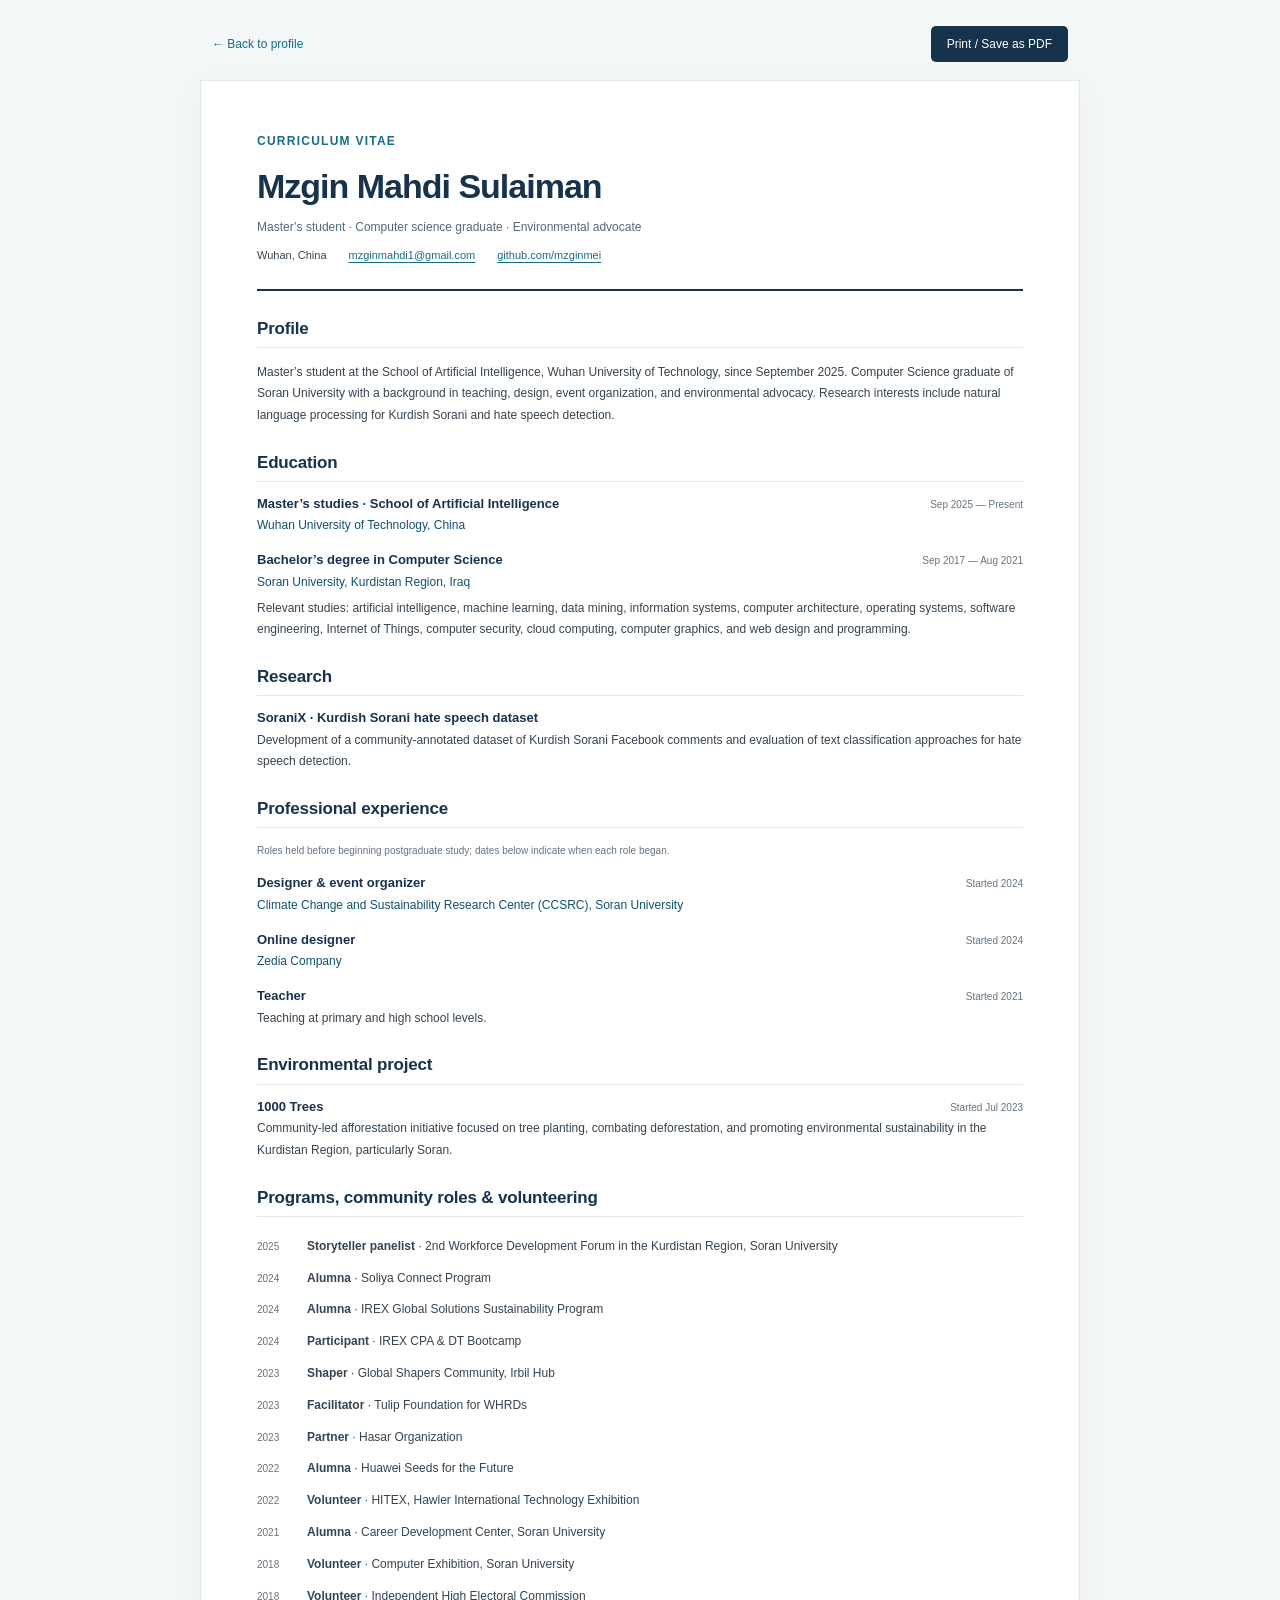
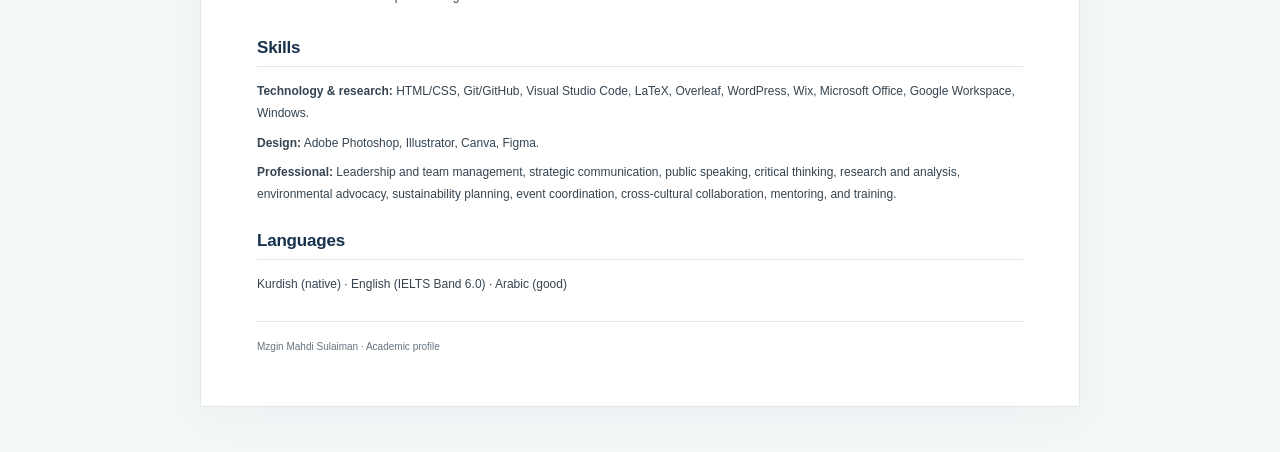
==== cv.html @ 45df34fd "Build responsive academic website and printable CV" ====
<!doctype html>
<html lang="en">
<head>
  <meta charset="utf-8"><meta name="viewport" content="width=device-width, initial-scale=1">
  <meta name="description" content="Curriculum vitae of Mzgin Mahdi Sulaiman, master’s student at Wuhan University of Technology.">
  <title>Curriculum Vitae | Mzgin Mahdi Sulaiman</title>
  <link rel="icon" href="assets/monogram.svg" type="image/svg+xml">
  <link rel="stylesheet" href="styles.css"><link rel="stylesheet" href="cv.css"><script src="script.js" defer></script>
</head>
<body class="cv-body">
  <a class="skip-link" href="#cv-content">Skip to CV</a>
  <div class="cv-toolbar"><a href="./">← Back to profile</a><button type="button" class="print-button" data-print>Print / Save as PDF</button></div>
  <main class="cv-sheet" id="cv-content">
    <header class="cv-header"><p class="small-label">Curriculum vitae</p><h1>Mzgin Mahdi Sulaiman</h1><p class="cv-subtitle">Master’s student · Computer science graduate · Environmental advocate</p><div class="cv-contact"><span>Wuhan, China</span><a href="mailto:mzginmahdi1@gmail.com">mzginmahdi1@gmail.com</a><a href="https://github.com/mzginmei">github.com/mzginmei</a></div></header>
    <section><h2>Profile</h2><p>Master’s student at the School of Artificial Intelligence, Wuhan University of Technology, since September 2025. Computer Science graduate of Soran University with a background in teaching, design, event organization, and environmental advocacy. Research interests include natural language processing for Kurdish Sorani and hate speech detection.</p></section>
    <section><h2>Education</h2><article><div class="cv-entry-title"><h3>Master’s studies · School of Artificial Intelligence</h3><span>Sep 2025 — Present</span></div><p class="institution">Wuhan University of Technology, China</p></article><article><div class="cv-entry-title"><h3>Bachelor’s degree in Computer Science</h3><span>Sep 2017 — Aug 2021</span></div><p class="institution">Soran University, Kurdistan Region, Iraq</p><p>Relevant studies: artificial intelligence, machine learning, data mining, information systems, computer architecture, operating systems, software engineering, Internet of Things, computer security, cloud computing, computer graphics, and web design and programming.</p></article></section>
    <section><h2>Research</h2><article><h3>SoraniX · Kurdish Sorani hate speech dataset</h3><p>Development of a community-annotated dataset of Kurdish Sorani Facebook comments and evaluation of text classification approaches for hate speech detection.</p></article></section>
    <section><h2>Professional experience</h2><p class="cv-note">Roles held before beginning postgraduate study; dates below indicate when each role began.</p><article><div class="cv-entry-title"><h3>Designer &amp; event organizer</h3><span>Started 2024</span></div><p class="institution">Climate Change and Sustainability Research Center (CCSRC), Soran University</p></article><article><div class="cv-entry-title"><h3>Online designer</h3><span>Started 2024</span></div><p class="institution">Zedia Company</p></article><article><div class="cv-entry-title"><h3>Teacher</h3><span>Started 2021</span></div><p>Teaching at primary and high school levels.</p></article></section>
    <section><h2>Environmental project</h2><article><div class="cv-entry-title"><h3>1000 Trees</h3><span>Started Jul 2023</span></div><p>Community-led afforestation initiative focused on tree planting, combating deforestation, and promoting environmental sustainability in the Kurdistan Region, particularly Soran.</p></article></section>
    <section id="programs"><h2>Programs, community roles &amp; volunteering</h2><ul class="cv-programs">
      <li><span>2025</span><div><strong>Storyteller panelist</strong> · 2nd Workforce Development Forum in the Kurdistan Region, Soran University</div></li>
      <li><span>2024</span><div><strong>Alumna</strong> · Soliya Connect Program</div></li>
      <li><span>2024</span><div><strong>Alumna</strong> · IREX Global Solutions Sustainability Program</div></li>
      <li><span>2024</span><div><strong>Participant</strong> · IREX CPA &amp; DT Bootcamp</div></li>
      <li><span>2023</span><div><strong>Shaper</strong> · Global Shapers Community, Irbil Hub</div></li>
      <li><span>2023</span><div><strong>Facilitator</strong> · Tulip Foundation for WHRDs</div></li>
      <li><span>2023</span><div><strong>Partner</strong> · Hasar Organization</div></li>
      <li><span>2022</span><div><strong>Alumna</strong> · Huawei Seeds for the Future</div></li>
      <li><span>2022</span><div><strong>Volunteer</strong> · HITEX, Hawler International Technology Exhibition</div></li>
      <li><span>2021</span><div><strong>Alumna</strong> · Career Development Center, Soran University</div></li>
      <li><span>2018</span><div><strong>Volunteer</strong> · Computer Exhibition, Soran University</div></li>
      <li><span>2018</span><div><strong>Volunteer</strong> · Independent High Electoral Commission</div></li>
    </ul></section>
    <section><h2>Skills</h2><p><strong>Technology &amp; research:</strong> HTML/CSS, Git/GitHub, Visual Studio Code, LaTeX, Overleaf, WordPress, Wix, Microsoft Office, Google Workspace, Windows.</p><p><strong>Design:</strong> Adobe Photoshop, Illustrator, Canva, Figma.</p><p><strong>Professional:</strong> Leadership and team management, strategic communication, public speaking, critical thinking, research and analysis, environmental advocacy, sustainability planning, event coordination, cross-cultural collaboration, mentoring, and training.</p></section>
    <section><h2>Languages</h2><p>Kurdish (native) · English (IELTS Band 6.0) · Arabic (good)</p></section>
    <footer class="cv-footer">Mzgin Mahdi Sulaiman · Academic profile</footer>
  </main>
</body>
</html>
---- styles.css ----
:root{--ink:#17324d;--text:#354450;--muted:#657481;--teal:#176b87;--teal-dark:#0f526b;--line:#dfe8eb;--soft:#f3f7f8;--green:#366450;--sans:-apple-system,BlinkMacSystemFont,"Segoe UI",Roboto,Helvetica,Arial,sans-serif}
*{box-sizing:border-box}html{scroll-behavior:smooth;scroll-padding-top:100px}body{margin:0;background:#fff;color:var(--text);font-family:var(--sans);font-size:16px;line-height:1.75;-webkit-font-smoothing:antialiased}a{color:var(--teal);text-decoration-thickness:1px;text-underline-offset:3px}a:hover{color:var(--teal-dark)}button,a{-webkit-tap-highlight-color:transparent}a:focus-visible,button:focus-visible{outline:3px solid #b47c24;outline-offset:5px}h1,h2,h3,p{margin-top:0}h1,h2,h3{color:var(--ink);line-height:1.3}p{margin-bottom:1rem}h3{font-size:18px}.skip-link{position:fixed;top:-100px;left:16px;background:var(--ink);color:#fff;padding:10px 16px;z-index:100}.skip-link:focus{top:10px}.masthead{border-bottom:1px solid var(--line);background:rgba(255,255,255,.98);position:sticky;top:0;z-index:10}.header-inner{max-width:1220px;min-height:82px;margin:auto;padding:0 36px;display:flex;align-items:center;justify-content:space-between;gap:30px}.site-title{color:var(--ink);font-weight:750;font-size:21px;letter-spacing:-.5px;text-decoration:none;white-space:nowrap}.site-title-dot{color:var(--teal)}.site-nav{display:flex;gap:27px;align-items:center}.site-nav a{font-size:14px;font-weight:600;text-decoration:none;color:#586775;position:relative;padding:28px 0}.site-nav a:hover,.site-nav a[aria-current]{color:var(--teal)}.site-nav a[aria-current]:after{content:"";position:absolute;height:2px;background:var(--teal);left:0;right:0;bottom:17px}.site-nav .nav-cv{color:var(--ink)}.menu-toggle{display:none}
.page-layout{max-width:1220px;margin:0 auto;display:grid;grid-template-columns:224px minmax(0,1fr);gap:64px;padding:48px 36px 0}.profile{align-self:start;position:sticky;top:122px;font-size:14px}.profile-image{display:block;width:160px;height:160px;margin:0 0 22px;border-radius:50%}.profile-name{font-size:24px;letter-spacing:-.5px;margin:0 0 12px;line-height:1.25}.profile-role{color:#526271;line-height:1.65;margin:0 0 5px}.profile-university{line-height:1.55;margin-bottom:18px}.profile-university a{text-decoration:none;color:var(--teal-dark)}.profile-description{font-size:13px;color:var(--muted);line-height:1.65;margin-bottom:22px}.profile-links{list-style:none;padding:0;margin:0;display:grid;gap:10px;font-size:12.5px}.profile-links li{display:flex;align-items:center;gap:10px;line-height:1.7}.profile-links a{color:#4a5e6c;text-decoration:none}.profile-links a:hover{text-decoration:underline;color:var(--teal)}.profile-links svg{flex:none;width:15px;height:15px;fill:none;stroke:#7a909c;stroke-width:1.6;stroke-linecap:round;stroke-linejoin:round}.sidebar-note{font-size:11px;line-height:1.7;color:var(--muted);border-top:1px solid var(--line);margin-top:25px;padding-top:18px;display:flex;align-items:flex-start;gap:8px}.status-dot{width:6px;height:6px;border-radius:50%;background:#4f806e;flex:none;margin-top:6px}main{min-width:0}main:focus{outline:none}
.hero{background:linear-gradient(125deg,#17324d 5%,#155872 75%,#176b80);color:#fff;border-radius:18px;padding:40px 42px 27px;margin-bottom:39px;box-shadow:0 12px 32px rgba(23,50,77,.1)}.eyebrow{text-transform:uppercase;font-weight:600;font-size:11px;letter-spacing:1.7px;line-height:1.7;margin-bottom:21px;color:#bfe0e8}.eyebrow a{color:inherit;text-decoration:none}.hero h1{color:#fff;font-size:clamp(34px,3.7vw,48px);font-weight:720;letter-spacing:-1.5px;line-height:1.08;margin-bottom:22px}.hero-role{font-size:15px;font-weight:600;margin-bottom:4px}.hero-school{font-size:14px;color:#cce5ec;margin-bottom:0}.hero-school a{color:inherit;text-decoration:none}.hero-school a:hover,.eyebrow a:hover{text-decoration:underline}.hero-actions{display:flex;flex-wrap:wrap;gap:11px;margin-top:26px}.button{display:inline-flex;gap:21px;align-items:center;justify-content:center;min-height:42px;border-radius:5px;font-size:12px;line-height:1.4;font-weight:650;text-decoration:none;padding:12px 17px}.button-light{color:var(--ink);background:#fff}.button-light:hover{background:#eef5f7}.button-outline{color:#fff;border:1px solid #86b0bf}.button-outline:hover{color:#fff;background:rgba(255,255,255,.1)}.hero-footnote{font-size:10px;letter-spacing:.7px;color:#c0dbe4;margin:28px 0 0;border-top:1px solid rgba(255,255,255,.18);padding-top:15px}
.content-section{margin-bottom:45px;scroll-margin-top:100px}.section-heading{display:flex;align-items:center;justify-content:space-between;border-bottom:1px solid var(--line);padding-bottom:12px;margin-bottom:22px}.section-heading h2{margin:0;font-size:25px;letter-spacing:-.6px;font-weight:650}.section-number{font-size:11px;letter-spacing:1px;color:#718690}.content-section p{font-size:15px;line-height:1.85}.content-section strong{font-weight:650}.interest-grid{display:grid;grid-template-columns:1fr 1fr;gap:27px;margin-bottom:25px}.interest{border-left:2px solid #abcbd5;padding:1px 0 0 17px}.small-label{font-size:10px;text-transform:uppercase;letter-spacing:1.25px;font-weight:700;color:var(--teal);line-height:1.5}.interest h3{font-size:17px;margin:9px 0 8px;line-height:1.4}.interest p{font-size:13px;line-height:1.7;margin:0;color:#627381}.featured-project{padding:25px 28px;border:1px solid #d5e3e8;background:#f6f9fa;border-radius:8px;scroll-margin-top:108px}.project-kicker{display:flex;justify-content:space-between;align-items:center;gap:12px;margin-bottom:12px}.tag{font-size:10px;color:#58727f;border:1px solid #d5e3e8;border-radius:3px;padding:2px 7px}.featured-project h3{font-size:29px;letter-spacing:-.7px;margin-bottom:3px}.featured-project .project-subtitle{font-size:14px;color:var(--teal-dark);font-weight:600;margin-bottom:13px}.featured-project>p{font-size:14px}.project-topics{display:flex;flex-wrap:wrap;gap:6px 18px;font-size:10px;color:#647c87;margin-top:19px}.project-topics span:before{content:"·";margin-right:6px;color:var(--teal)}
.timeline{display:grid;gap:29px}.timeline-entry{display:grid;grid-template-columns:155px 1fr;gap:22px}.timeline-date{font-size:11px;color:var(--muted);line-height:1.65;padding-top:4px}.current-label{display:block;width:max-content;margin-top:7px;padding:1px 7px;background:#eaf3f0;color:#396657;border-radius:3px;font-size:9px;text-transform:uppercase;letter-spacing:.7px}.timeline-entry h3{font-size:17px;margin-bottom:4px}.timeline-entry p{font-size:13px;margin-bottom:4px;line-height:1.7}.institution{color:var(--teal-dark);font-weight:500}.section-intro{color:var(--muted);margin-top:-7px}.content-section .section-intro{font-size:13px}.experience-list article{padding:17px 0;border-bottom:1px solid var(--line)}.experience-list article:first-child{padding-top:0}.experience-list article:last-child{border-bottom:0;padding-bottom:0}.entry-top{display:flex;justify-content:space-between;align-items:baseline;gap:15px}.entry-top h3{font-size:17px;margin-bottom:5px}.entry-top>span{font-size:10px;color:var(--muted);white-space:nowrap}.experience-list p{font-size:13px;line-height:1.75;margin-bottom:4px}
.trees-project{padding:25px 28px;background:#f2f6f2;border:1px solid #dce8dc;border-radius:8px;scroll-margin-top:108px}.trees-heading{display:flex;justify-content:space-between;gap:12px;align-items:center;margin-bottom:13px}.trees-heading .small-label{color:var(--green)}.project-date{font-size:10px;color:#667b6e}.trees-project h3{font-size:28px;color:#2b5142;letter-spacing:-.6px;margin-bottom:13px}.trees-project p{font-size:14px}.trees-project .trees-note{font-size:12px;color:#5b7768;border-top:1px solid #dce8dc;margin:17px 0 0;padding-top:13px}.subheading{font-size:17px;margin:27px 0 16px}.program-list{list-style:none;padding:0;margin:0 0 20px}.program-list li{display:grid;grid-template-columns:50px 1fr;gap:15px;padding:12px 0;border-bottom:1px solid #edf1f2}.program-year{font-size:11px;color:var(--muted);padding-top:2px}.program-list strong{color:var(--ink);font-size:13px}.program-list p{font-size:12px;line-height:1.7;color:#627381;margin:2px 0 0}.text-link{font-size:12px;font-weight:600;text-decoration:none}.text-link:hover{text-decoration:underline}.skills-list{margin:0}.skills-list>div{display:grid;grid-template-columns:178px 1fr;gap:20px;padding:12px 0;border-bottom:1px solid #edf1f2;font-size:13px;line-height:1.8}.skills-list>div:first-child{padding-top:0}.skills-list>div:last-child{border:0}.skills-list dt{font-size:12px;color:var(--ink);font-weight:600}.skills-list dd{margin:0;color:#627381}.contact-section{background:#f3f7f8;border-top:3px solid #176b87;padding:28px 30px 30px;margin-top:51px;border-radius:0 0 7px 7px}.contact-section .small-label{margin-bottom:7px}.contact-section h2{font-size:29px;letter-spacing:-.8px;margin-bottom:9px}.contact-section p:not(.small-label){font-size:13px;color:#60727f;margin-bottom:13px}.contact-email{font-size:16px;font-weight:600;text-decoration:none;overflow-wrap:anywhere}.contact-email span{margin-left:10px}.contact-email:hover{text-decoration:underline}.page-footer{display:flex;justify-content:space-between;gap:20px;font-size:10px;color:#75848e;padding:28px 0 32px}.page-footer p{margin:0}.page-footer a{color:inherit;text-decoration:none}
@media(min-width:1440px){.page-layout,.header-inner{max-width:1280px}.page-layout{gap:76px;grid-template-columns:236px minmax(0,1fr)}}
@media(max-width:1050px){.site-nav{gap:18px}.header-inner{padding:0 26px;gap:24px}.site-nav a{font-size:12px}.site-title{font-size:19px}.page-layout{grid-template-columns:195px minmax(0,1fr);gap:35px;padding:38px 26px 0}.hero{padding:32px 30px 24px}.hero-role{font-size:13px}.profile-name{font-size:22px}.profile-links{font-size:11px}.timeline-entry{grid-template-columns:135px 1fr;gap:18px}.skills-list>div{grid-template-columns:145px 1fr;gap:15px}}
@media(max-width:780px){html{scroll-padding-top:80px}.header-inner{min-height:66px;padding:0 21px;flex-wrap:wrap;gap:0}.menu-toggle{display:flex;align-items:center;gap:10px;background:none;border:1px solid #dce5e8;border-radius:4px;color:var(--ink);padding:7px 10px;font-family:inherit;font-size:12px;cursor:pointer}.site-nav{display:flex;flex-basis:100%;flex-wrap:wrap;gap:5px 21px;padding:6px 0 16px}.js .site-nav{display:none}.js .site-nav.is-open{display:flex}.site-nav a{padding:6px 0;font-size:13px}.site-nav a[aria-current]:after{bottom:0}.page-layout{display:block;padding:27px 21px 0}.profile{position:static;display:grid;grid-template-columns:84px 1fr;column-gap:18px;margin-bottom:28px}.profile-image{grid-column:1;grid-row:1/4;width:84px;height:84px;margin:0}.profile-name{font-size:21px;grid-column:2;margin-bottom:4px}.profile-name br{display:none}.profile-role{grid-column:2;font-size:12px;margin:0;line-height:1.6}.profile-role br{display:none}.profile-role br:after{content:" "}.profile-university{grid-column:2;font-size:12px;margin:3px 0 0}.profile-description,.sidebar-note{display:none}.profile-links{display:flex;flex-wrap:wrap;gap:9px 18px;grid-column:1/-1;margin-top:18px;font-size:11px}.profile-links li:nth-child(2){display:none}.profile-links svg{width:13px;height:13px}.hero{padding:29px 26px 23px;border-radius:12px;margin-bottom:33px}.hero h1{font-size:39px}.hero-role{font-size:13px}.hero-school{font-size:12px}.eyebrow{font-size:9px;letter-spacing:1.2px}.hero-footnote{font-size:9px}.section-heading h2{font-size:23px}.content-section{margin-bottom:35px;scroll-margin-top:85px}.content-section p{font-size:14px}.interest p,.timeline-entry p,.experience-list p{font-size:13px}.section-heading{margin-bottom:19px}.skills-list>div{grid-template-columns:150px 1fr;font-size:12px}.page-footer{font-size:9px}.featured-project,.trees-project{padding:22px}.content-section .program-list p{font-size:12px}.contact-section{padding:24px}.contact-section h2{font-size:27px}}
@media(max-width:480px){.site-title{font-size:18px}.hero h1{font-size:36px}.hero-role{font-size:12px}.hero-school{font-size:12px}.hero-actions{gap:8px}.button{padding:11px 12px;font-size:11px;gap:14px}.interest-grid{grid-template-columns:1fr;gap:21px}.timeline-entry{grid-template-columns:1fr;gap:7px}.timeline-date{display:flex;align-items:center;gap:9px;padding:0}.current-label{margin:0}.entry-top{display:block}.entry-top>span{display:block;margin-bottom:5px}.trees-heading,.project-kicker{flex-wrap:wrap}.skills-list>div{grid-template-columns:1fr;gap:3px}.section-heading h2{font-size:21px}.profile-links{gap:7px 14px}.contact-email{font-size:14px}.page-footer{flex-wrap:wrap;gap:8px}.program-list li{grid-template-columns:39px 1fr;gap:10px}}
@media(prefers-reduced-motion:reduce){html{scroll-behavior:auto}}
@media print{.masthead,.profile,.hero-actions,.page-footer,.skip-link{display:none}.page-layout{display:block;padding:0}.hero{background:none;box-shadow:none;color:#000;padding:0;margin:0 0 25px}.hero h1,.hero a,.hero-role,.hero-footnote{color:#000}.hero h1{font-size:32px}.hero h1 br{display:none}.content-section{break-inside:avoid}.contact-section{background:none}body{font-size:11pt}a{color:#000}}

.link-icon{width:13px;height:13px;display:inline-block;vertical-align:middle;fill:none;stroke:currentColor;stroke-width:1.5;stroke-linecap:round;stroke-linejoin:round}.contact-email .link-icon{margin-left:8px}

.content-section,.featured-project,.trees-project{scroll-margin-top:0}
---- cv.css ----
.cv-body{background:#f4f7f8;font-size:14px}.cv-toolbar{max-width:880px;margin:26px auto 18px;padding:0 12px;display:flex;align-items:center;justify-content:space-between;gap:15px;font-size:12px}.cv-toolbar a{text-decoration:none}.print-button{background:var(--ink);color:#fff;border:0;padding:11px 16px;border-radius:5px;font-family:inherit;font-size:12px;cursor:pointer}.print-button:hover{background:var(--teal-dark)}.cv-sheet{background:#fff;max-width:880px;margin:0 auto 45px;padding:50px 56px;border:1px solid var(--line);box-shadow:0 10px 40px #17324d08}.cv-header{padding-bottom:23px;border-bottom:2px solid var(--ink);margin-bottom:27px}.cv-header .small-label{margin-bottom:11px}.cv-header h1{font-size:34px;letter-spacing:-1px;margin-bottom:9px}.cv-subtitle{font-size:13px;color:#546977;margin-bottom:14px}.cv-contact{display:flex;gap:5px 22px;flex-wrap:wrap;font-size:11px}.cv-sheet section{margin:25px 0}.cv-sheet h2{font-size:17px;border-bottom:1px solid var(--line);padding-bottom:7px;margin-bottom:14px;letter-spacing:-.2px}.cv-sheet h3{font-size:13px;margin:0 0 3px}.cv-sheet p{font-size:12px;line-height:1.8;margin-bottom:8px}.cv-sheet article{margin-bottom:15px}.cv-sheet .institution{font-size:12px;margin-bottom:4px}.cv-entry-title{display:flex;justify-content:space-between;align-items:baseline;gap:20px}.cv-entry-title>span{flex:none;font-size:10px;color:var(--muted)}.cv-sheet .cv-note{font-size:10px;color:var(--muted);margin-bottom:15px}.cv-programs{list-style:none;padding:0;margin:0;font-size:12px;line-height:1.65}.cv-programs li{display:grid;grid-template-columns:38px 1fr;gap:12px;padding:6px 0}.cv-programs li>span{font-size:10px;color:var(--muted);padding-top:2px}.cv-programs strong{font-weight:600}.cv-footer{border-top:1px solid var(--line);padding-top:16px;font-size:10px;color:var(--muted)}
@media(max-width:650px){.cv-toolbar{margin:17px auto;padding:0 18px}.cv-sheet{padding:30px 22px;border-left:0;border-right:0;margin-bottom:0}.cv-header h1{font-size:29px}.cv-entry-title{display:block}.cv-entry-title>span{display:block;margin-bottom:5px}.cv-contact{display:grid;gap:4px}}
@page{size:A4;margin:15mm}
@media print{.cv-body{background:#fff}.cv-toolbar{display:none}.cv-sheet{border:0;box-shadow:none;margin:0;padding:0;max-width:none}.cv-header{margin-bottom:15px;padding-bottom:14px}.cv-header h1{font-size:25px}.cv-sheet section{margin:17px 0;break-inside:auto}.cv-sheet h2{font-size:14px;break-after:avoid;margin-bottom:8px}.cv-sheet p,.cv-programs{font-size:10px;line-height:1.55}.cv-sheet h3{font-size:11px}.cv-sheet article,.cv-programs li{break-inside:avoid}.cv-entry-title{display:flex}.cv-entry-title>span{font-size:9px}.cv-programs li{padding:3px 0}.cv-header .small-label{font-size:8px}.cv-sheet a{text-decoration:none}.cv-footer{font-size:8px}}
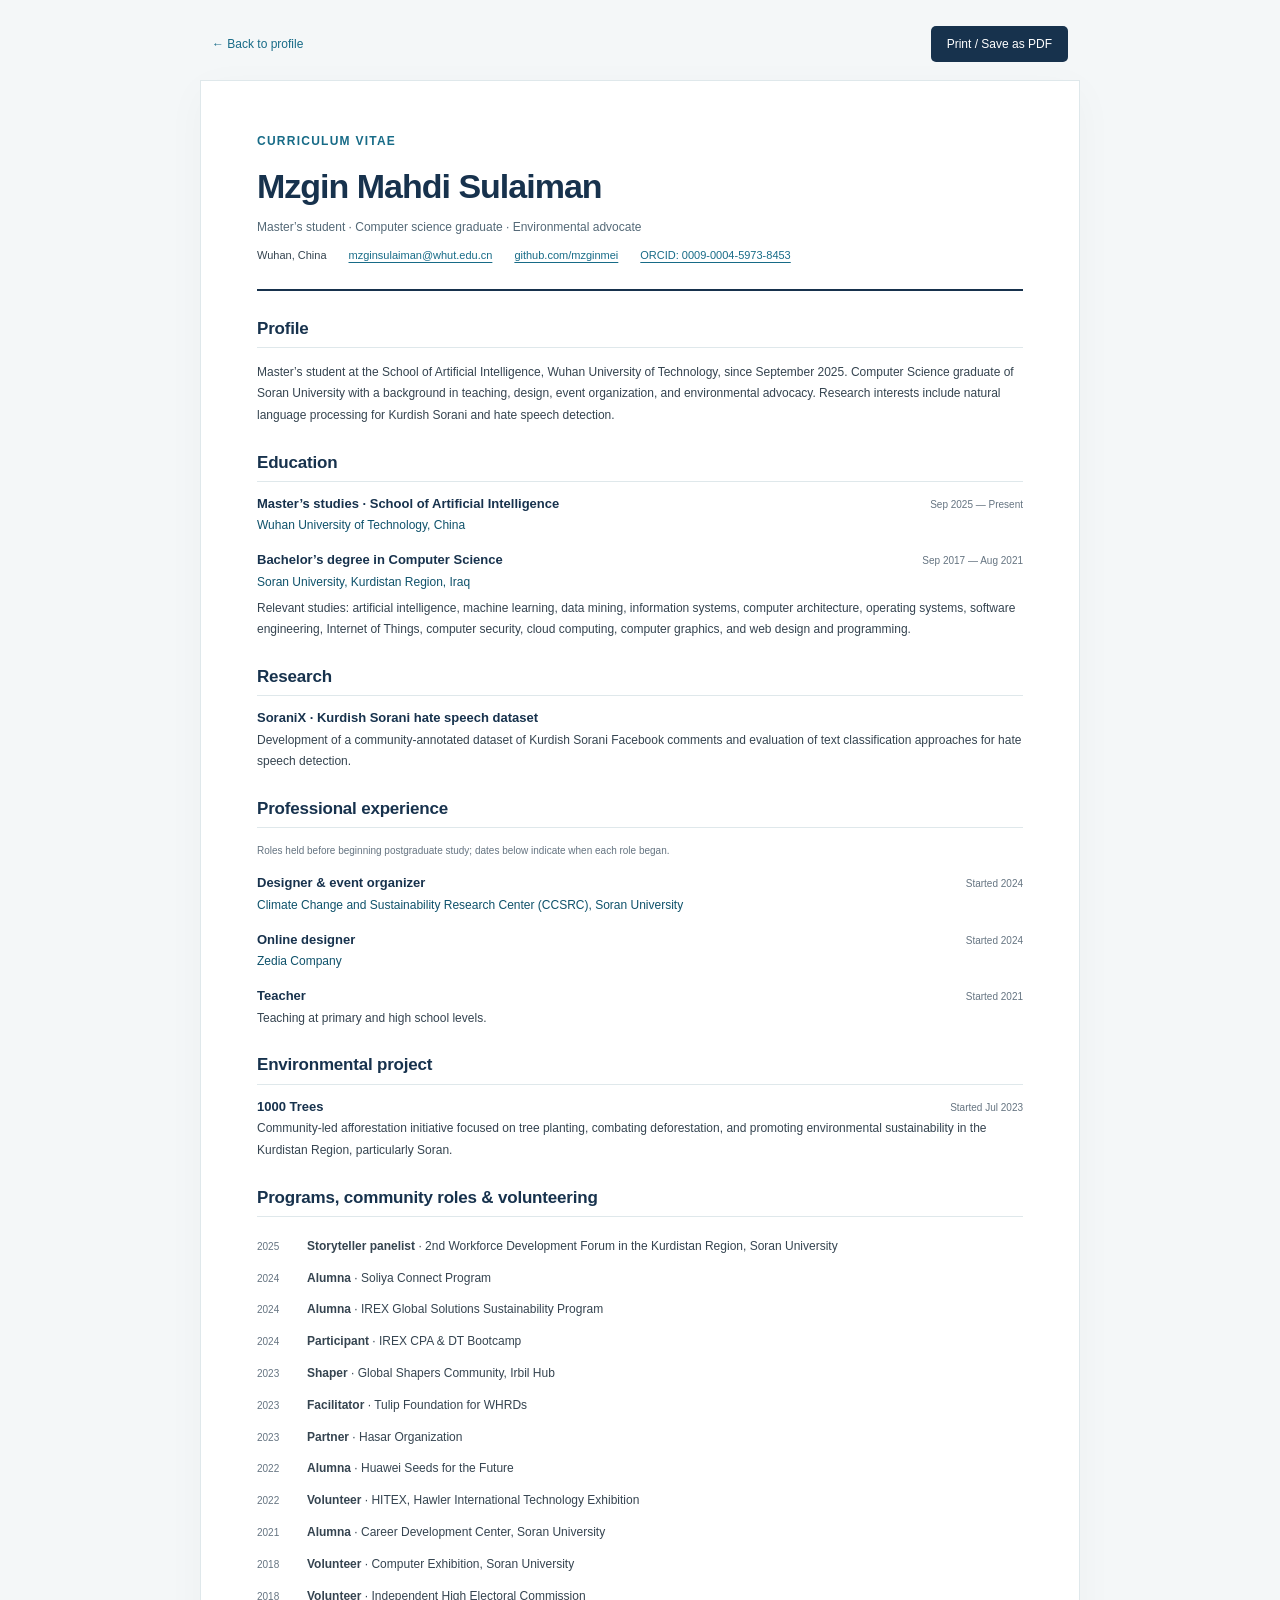
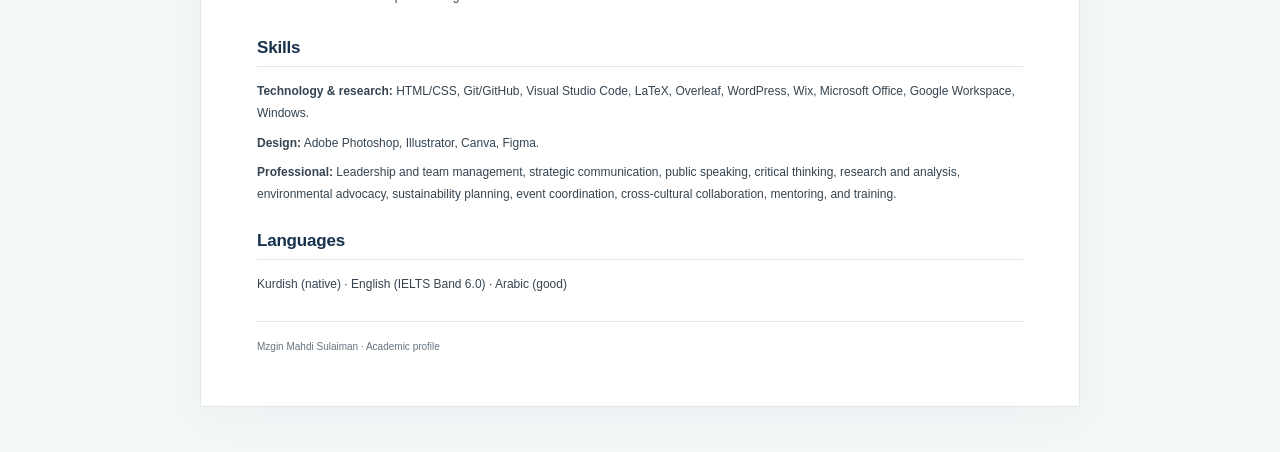
==== commit 6551c47f: "Add ORCID and university email to academic profile and CV" ====
--- a/cv.html
+++ b/cv.html
@@ -11,7 +11,7 @@
   <a class="skip-link" href="#cv-content">Skip to CV</a>
   <div class="cv-toolbar"><a href="./">← Back to profile</a><button type="button" class="print-button" data-print>Print / Save as PDF</button></div>
   <main class="cv-sheet" id="cv-content">
-    <header class="cv-header"><p class="small-label">Curriculum vitae</p><h1>Mzgin Mahdi Sulaiman</h1><p class="cv-subtitle">Master’s student · Computer science graduate · Environmental advocate</p><div class="cv-contact"><span>Wuhan, China</span><a href="mailto:mzginmahdi1@gmail.com">mzginmahdi1@gmail.com</a><a href="https://github.com/mzginmei">github.com/mzginmei</a></div></header>
+    <header class="cv-header"><p class="small-label">Curriculum vitae</p><h1>Mzgin Mahdi Sulaiman</h1><p class="cv-subtitle">Master’s student · Computer science graduate · Environmental advocate</p><div class="cv-contact"><span>Wuhan, China</span><a href="mailto:mzginsulaiman@whut.edu.cn">mzginsulaiman@whut.edu.cn</a><a href="https://github.com/mzginmei">github.com/mzginmei</a><a href="https://orcid.org/0009-0004-5973-8453">ORCID: 0009-0004-5973-8453</a></div></header>
     <section><h2>Profile</h2><p>Master’s student at the School of Artificial Intelligence, Wuhan University of Technology, since September 2025. Computer Science graduate of Soran University with a background in teaching, design, event organization, and environmental advocacy. Research interests include natural language processing for Kurdish Sorani and hate speech detection.</p></section>
     <section><h2>Education</h2><article><div class="cv-entry-title"><h3>Master’s studies · School of Artificial Intelligence</h3><span>Sep 2025 — Present</span></div><p class="institution">Wuhan University of Technology, China</p></article><article><div class="cv-entry-title"><h3>Bachelor’s degree in Computer Science</h3><span>Sep 2017 — Aug 2021</span></div><p class="institution">Soran University, Kurdistan Region, Iraq</p><p>Relevant studies: artificial intelligence, machine learning, data mining, information systems, computer architecture, operating systems, software engineering, Internet of Things, computer security, cloud computing, computer graphics, and web design and programming.</p></article></section>
     <section><h2>Research</h2><article><h3>SoraniX · Kurdish Sorani hate speech dataset</h3><p>Development of a community-annotated dataset of Kurdish Sorani Facebook comments and evaluation of text classification approaches for hate speech detection.</p></article></section>
--- a/styles.css
+++ b/styles.css
@@ -1,6 +1,6 @@
 :root{--ink:#17324d;--text:#354450;--muted:#657481;--teal:#176b87;--teal-dark:#0f526b;--line:#dfe8eb;--soft:#f3f7f8;--green:#366450;--sans:-apple-system,BlinkMacSystemFont,"Segoe UI",Roboto,Helvetica,Arial,sans-serif}
 *{box-sizing:border-box}html{scroll-behavior:smooth;scroll-padding-top:100px}body{margin:0;background:#fff;color:var(--text);font-family:var(--sans);font-size:16px;line-height:1.75;-webkit-font-smoothing:antialiased}a{color:var(--teal);text-decoration-thickness:1px;text-underline-offset:3px}a:hover{color:var(--teal-dark)}button,a{-webkit-tap-highlight-color:transparent}a:focus-visible,button:focus-visible{outline:3px solid #b47c24;outline-offset:5px}h1,h2,h3,p{margin-top:0}h1,h2,h3{color:var(--ink);line-height:1.3}p{margin-bottom:1rem}h3{font-size:18px}.skip-link{position:fixed;top:-100px;left:16px;background:var(--ink);color:#fff;padding:10px 16px;z-index:100}.skip-link:focus{top:10px}.masthead{border-bottom:1px solid var(--line);background:rgba(255,255,255,.98);position:sticky;top:0;z-index:10}.header-inner{max-width:1220px;min-height:82px;margin:auto;padding:0 36px;display:flex;align-items:center;justify-content:space-between;gap:30px}.site-title{color:var(--ink);font-weight:750;font-size:21px;letter-spacing:-.5px;text-decoration:none;white-space:nowrap}.site-title-dot{color:var(--teal)}.site-nav{display:flex;gap:27px;align-items:center}.site-nav a{font-size:14px;font-weight:600;text-decoration:none;color:#586775;position:relative;padding:28px 0}.site-nav a:hover,.site-nav a[aria-current]{color:var(--teal)}.site-nav a[aria-current]:after{content:"";position:absolute;height:2px;background:var(--teal);left:0;right:0;bottom:17px}.site-nav .nav-cv{color:var(--ink)}.menu-toggle{display:none}
-.page-layout{max-width:1220px;margin:0 auto;display:grid;grid-template-columns:224px minmax(0,1fr);gap:64px;padding:48px 36px 0}.profile{align-self:start;position:sticky;top:122px;font-size:14px}.profile-image{display:block;width:160px;height:160px;margin:0 0 22px;border-radius:50%}.profile-name{font-size:24px;letter-spacing:-.5px;margin:0 0 12px;line-height:1.25}.profile-role{color:#526271;line-height:1.65;margin:0 0 5px}.profile-university{line-height:1.55;margin-bottom:18px}.profile-university a{text-decoration:none;color:var(--teal-dark)}.profile-description{font-size:13px;color:var(--muted);line-height:1.65;margin-bottom:22px}.profile-links{list-style:none;padding:0;margin:0;display:grid;gap:10px;font-size:12.5px}.profile-links li{display:flex;align-items:center;gap:10px;line-height:1.7}.profile-links a{color:#4a5e6c;text-decoration:none}.profile-links a:hover{text-decoration:underline;color:var(--teal)}.profile-links svg{flex:none;width:15px;height:15px;fill:none;stroke:#7a909c;stroke-width:1.6;stroke-linecap:round;stroke-linejoin:round}.sidebar-note{font-size:11px;line-height:1.7;color:var(--muted);border-top:1px solid var(--line);margin-top:25px;padding-top:18px;display:flex;align-items:flex-start;gap:8px}.status-dot{width:6px;height:6px;border-radius:50%;background:#4f806e;flex:none;margin-top:6px}main{min-width:0}main:focus{outline:none}
+.page-layout{max-width:1220px;margin:0 auto;display:grid;grid-template-columns:224px minmax(0,1fr);gap:64px;padding:48px 36px 0}.profile{align-self:start;position:sticky;top:122px;font-size:14px}.profile-image{display:block;width:160px;height:160px;margin:0 0 22px;border-radius:50%;object-fit:cover;object-position:50% 35%}.profile-name{font-size:24px;letter-spacing:-.5px;margin:0 0 12px;line-height:1.25}.profile-role{color:#526271;line-height:1.65;margin:0 0 5px}.profile-university{line-height:1.55;margin-bottom:18px}.profile-university a{text-decoration:none;color:var(--teal-dark)}.profile-description{font-size:13px;color:var(--muted);line-height:1.65;margin-bottom:22px}.profile-links{list-style:none;padding:0;margin:0;display:grid;gap:10px;font-size:12.5px}.profile-links li{display:flex;align-items:center;gap:10px;line-height:1.7}.profile-links a{color:#4a5e6c;text-decoration:none}.profile-links a:hover{text-decoration:underline;color:var(--teal)}.profile-links svg{flex:none;width:15px;height:15px;fill:none;stroke:#7a909c;stroke-width:1.6;stroke-linecap:round;stroke-linejoin:round}.sidebar-note{font-size:11px;line-height:1.7;color:var(--muted);border-top:1px solid var(--line);margin-top:25px;padding-top:18px;display:flex;align-items:flex-start;gap:8px}.status-dot{width:6px;height:6px;border-radius:50%;background:#4f806e;flex:none;margin-top:6px}main{min-width:0}main:focus{outline:none}
 .hero{background:linear-gradient(125deg,#17324d 5%,#155872 75%,#176b80);color:#fff;border-radius:18px;padding:40px 42px 27px;margin-bottom:39px;box-shadow:0 12px 32px rgba(23,50,77,.1)}.eyebrow{text-transform:uppercase;font-weight:600;font-size:11px;letter-spacing:1.7px;line-height:1.7;margin-bottom:21px;color:#bfe0e8}.eyebrow a{color:inherit;text-decoration:none}.hero h1{color:#fff;font-size:clamp(34px,3.7vw,48px);font-weight:720;letter-spacing:-1.5px;line-height:1.08;margin-bottom:22px}.hero-role{font-size:15px;font-weight:600;margin-bottom:4px}.hero-school{font-size:14px;color:#cce5ec;margin-bottom:0}.hero-school a{color:inherit;text-decoration:none}.hero-school a:hover,.eyebrow a:hover{text-decoration:underline}.hero-actions{display:flex;flex-wrap:wrap;gap:11px;margin-top:26px}.button{display:inline-flex;gap:21px;align-items:center;justify-content:center;min-height:42px;border-radius:5px;font-size:12px;line-height:1.4;font-weight:650;text-decoration:none;padding:12px 17px}.button-light{color:var(--ink);background:#fff}.button-light:hover{background:#eef5f7}.button-outline{color:#fff;border:1px solid #86b0bf}.button-outline:hover{color:#fff;background:rgba(255,255,255,.1)}.hero-footnote{font-size:10px;letter-spacing:.7px;color:#c0dbe4;margin:28px 0 0;border-top:1px solid rgba(255,255,255,.18);padding-top:15px}
 .content-section{margin-bottom:45px;scroll-margin-top:100px}.section-heading{display:flex;align-items:center;justify-content:space-between;border-bottom:1px solid var(--line);padding-bottom:12px;margin-bottom:22px}.section-heading h2{margin:0;font-size:25px;letter-spacing:-.6px;font-weight:650}.section-number{font-size:11px;letter-spacing:1px;color:#718690}.content-section p{font-size:15px;line-height:1.85}.content-section strong{font-weight:650}.interest-grid{display:grid;grid-template-columns:1fr 1fr;gap:27px;margin-bottom:25px}.interest{border-left:2px solid #abcbd5;padding:1px 0 0 17px}.small-label{font-size:10px;text-transform:uppercase;letter-spacing:1.25px;font-weight:700;color:var(--teal);line-height:1.5}.interest h3{font-size:17px;margin:9px 0 8px;line-height:1.4}.interest p{font-size:13px;line-height:1.7;margin:0;color:#627381}.featured-project{padding:25px 28px;border:1px solid #d5e3e8;background:#f6f9fa;border-radius:8px;scroll-margin-top:108px}.project-kicker{display:flex;justify-content:space-between;align-items:center;gap:12px;margin-bottom:12px}.tag{font-size:10px;color:#58727f;border:1px solid #d5e3e8;border-radius:3px;padding:2px 7px}.featured-project h3{font-size:29px;letter-spacing:-.7px;margin-bottom:3px}.featured-project .project-subtitle{font-size:14px;color:var(--teal-dark);font-weight:600;margin-bottom:13px}.featured-project>p{font-size:14px}.project-topics{display:flex;flex-wrap:wrap;gap:6px 18px;font-size:10px;color:#647c87;margin-top:19px}.project-topics span:before{content:"·";margin-right:6px;color:var(--teal)}
 .timeline{display:grid;gap:29px}.timeline-entry{display:grid;grid-template-columns:155px 1fr;gap:22px}.timeline-date{font-size:11px;color:var(--muted);line-height:1.65;padding-top:4px}.current-label{display:block;width:max-content;margin-top:7px;padding:1px 7px;background:#eaf3f0;color:#396657;border-radius:3px;font-size:9px;text-transform:uppercase;letter-spacing:.7px}.timeline-entry h3{font-size:17px;margin-bottom:4px}.timeline-entry p{font-size:13px;margin-bottom:4px;line-height:1.7}.institution{color:var(--teal-dark);font-weight:500}.section-intro{color:var(--muted);margin-top:-7px}.content-section .section-intro{font-size:13px}.experience-list article{padding:17px 0;border-bottom:1px solid var(--line)}.experience-list article:first-child{padding-top:0}.experience-list article:last-child{border-bottom:0;padding-bottom:0}.entry-top{display:flex;justify-content:space-between;align-items:baseline;gap:15px}.entry-top h3{font-size:17px;margin-bottom:5px}.entry-top>span{font-size:10px;color:var(--muted);white-space:nowrap}.experience-list p{font-size:13px;line-height:1.75;margin-bottom:4px}
